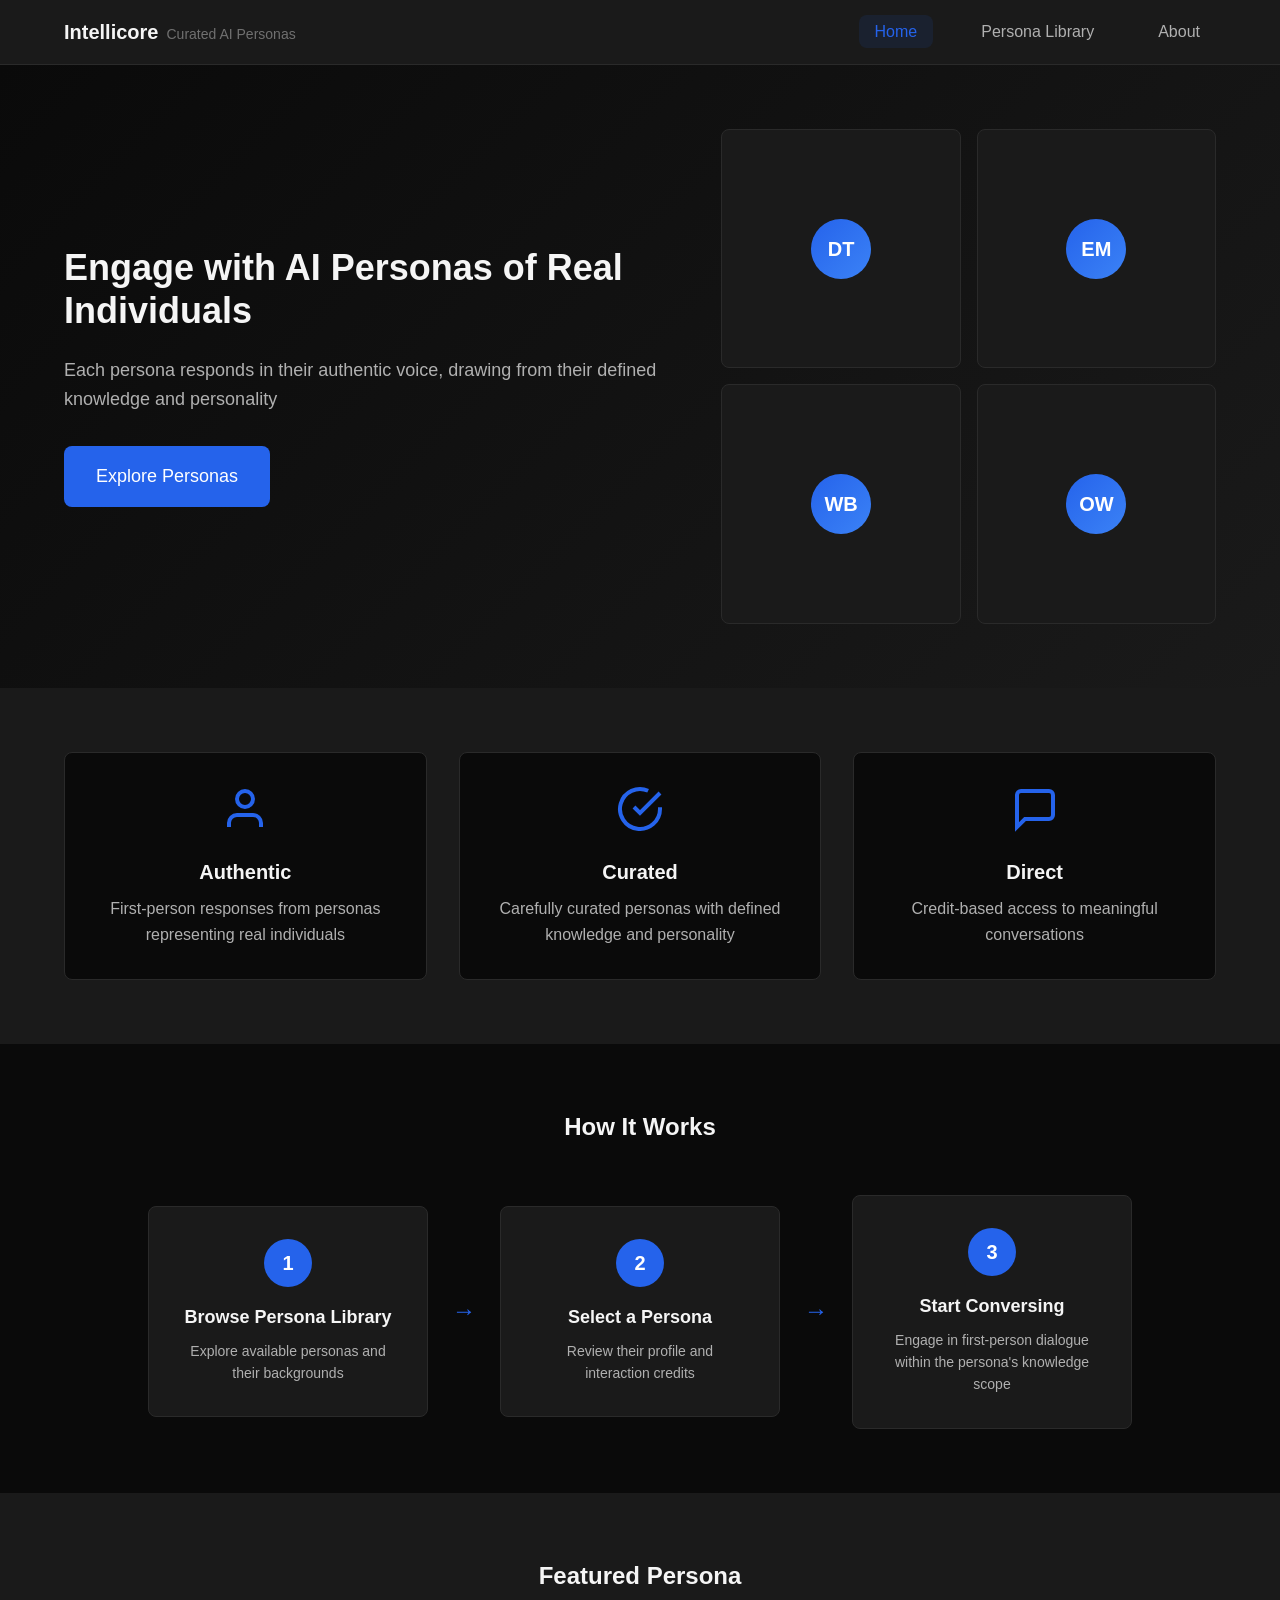
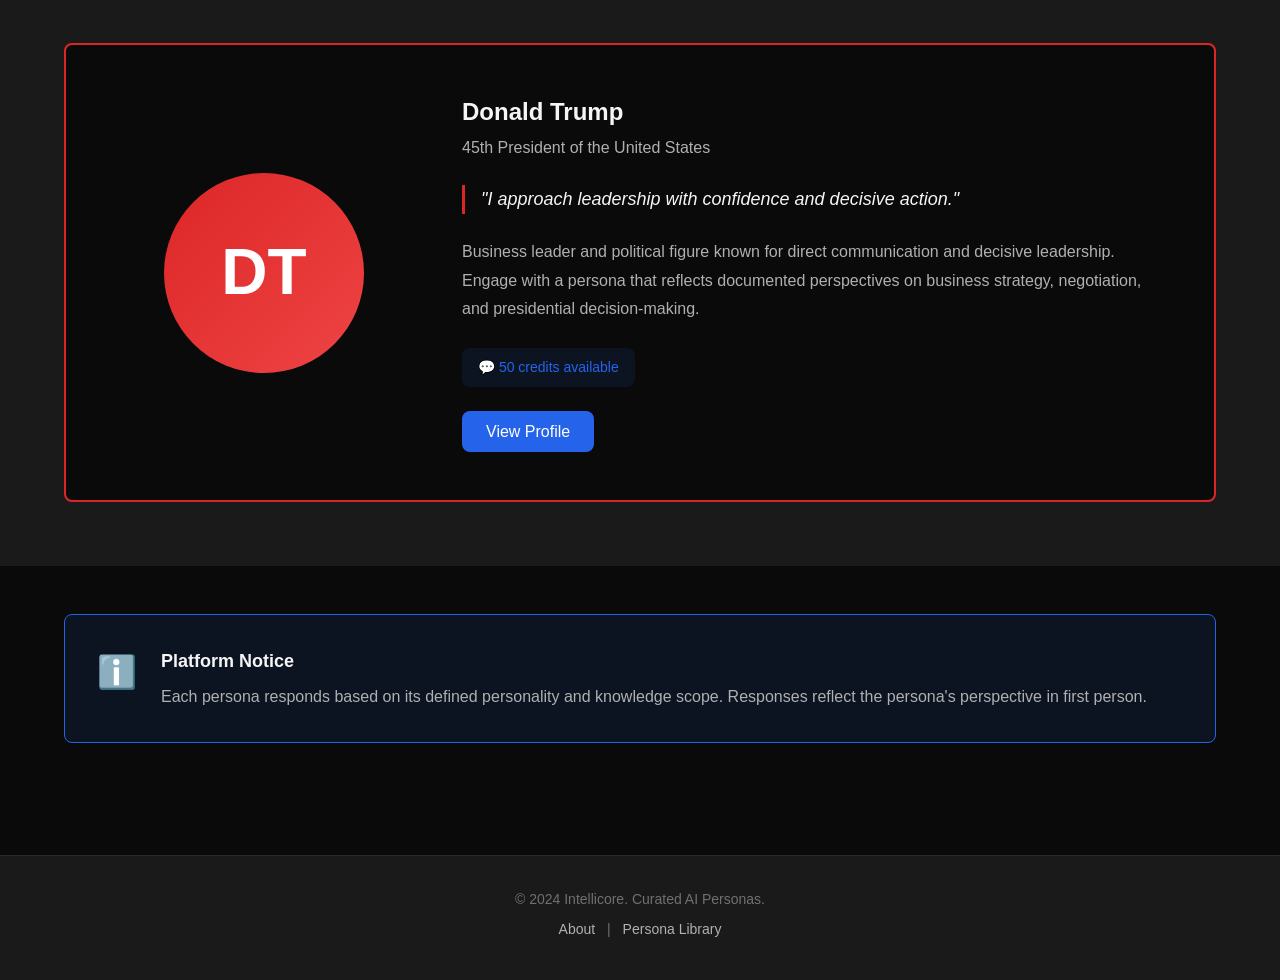
==== index.html @ 1ed6e06e "Initial commit" ====
<!DOCTYPE html>
<html lang="en">
<head>
    <meta charset="UTF-8">
    <meta name="viewport" content="width=device-width, initial-scale=1.0">
    <title>Intellicore - Curated AI Personas</title>
    <link rel="stylesheet" href="styles.css">
</head>
<body>
    <!-- Navigation -->
    <nav class="navbar">
        <div class="nav-container">
            <div class="nav-brand">
                <h1 class="logo">Intellicore</h1>
                <span class="tagline">Curated AI Personas</span>
            </div>
            <ul class="nav-links">
                <li><a href="index.html" class="active">Home</a></li>
                <li><a href="library.html">Persona Library</a></li>
                <li><a href="about.html">About</a></li>
            </ul>
        </div>
    </nav>

    <!-- Hero Section -->
    <section class="hero">
        <div class="container">
            <div class="hero-content">
                <h1 class="hero-title">Engage with AI Personas of Real Individuals</h1>
                <p class="hero-subtitle">Each persona responds in their authentic voice, drawing from their defined knowledge and personality</p>
                <a href="library.html" class="btn btn-primary btn-large">Explore Personas</a>
            </div>
            <div class="hero-visual">
                <div class="persona-grid-preview">
                    <div class="persona-preview-card">
                        <div class="preview-avatar">DT</div>
                    </div>
                    <div class="persona-preview-card">
                        <div class="preview-avatar">EM</div>
                    </div>
                    <div class="persona-preview-card">
                        <div class="preview-avatar">WB</div>
                    </div>
                    <div class="persona-preview-card">
                        <div class="preview-avatar">OW</div>
                    </div>
                </div>
            </div>
        </div>
    </section>

    <!-- Value Proposition -->
    <section class="value-section">
        <div class="container">
            <div class="value-grid">
                <div class="value-card">
                    <div class="value-icon">
                        <svg width="48" height="48" viewBox="0 0 24 24" fill="none" stroke="currentColor" stroke-width="2">
                            <path d="M20 21v-2a4 4 0 0 0-4-4H8a4 4 0 0 0-4 4v2"></path>
                            <circle cx="12" cy="7" r="4"></circle>
                        </svg>
                    </div>
                    <h3>Authentic</h3>
                    <p>First-person responses from personas representing real individuals</p>
                </div>
                <div class="value-card">
                    <div class="value-icon">
                        <svg width="48" height="48" viewBox="0 0 24 24" fill="none" stroke="currentColor" stroke-width="2">
                            <path d="M22 11.08V12a10 10 0 1 1-5.93-9.14"></path>
                            <polyline points="22 4 12 14.01 9 11.01"></polyline>
                        </svg>
                    </div>
                    <h3>Curated</h3>
                    <p>Carefully curated personas with defined knowledge and personality</p>
                </div>
                <div class="value-card">
                    <div class="value-icon">
                        <svg width="48" height="48" viewBox="0 0 24 24" fill="none" stroke="currentColor" stroke-width="2">
                            <path d="M21 15a2 2 0 0 1-2 2H7l-4 4V5a2 2 0 0 1 2-2h14a2 2 0 0 1 2 2z"></path>
                        </svg>
                    </div>
                    <h3>Direct</h3>
                    <p>Credit-based access to meaningful conversations</p>
                </div>
            </div>
        </div>
    </section>

    <!-- How It Works -->
    <section class="how-it-works">
        <div class="container">
            <h2 class="section-title">How It Works</h2>
            <div class="steps-container">
                <div class="step-item">
                    <div class="step-number">1</div>
                    <h3>Browse Persona Library</h3>
                    <p>Explore available personas and their backgrounds</p>
                </div>
                <div class="step-arrow">→</div>
                <div class="step-item">
                    <div class="step-number">2</div>
                    <h3>Select a Persona</h3>
                    <p>Review their profile and interaction credits</p>
                </div>
                <div class="step-arrow">→</div>
                <div class="step-item">
                    <div class="step-number">3</div>
                    <h3>Start Conversing</h3>
                    <p>Engage in first-person dialogue within the persona's knowledge scope</p>
                </div>
            </div>
        </div>
    </section>

    <!-- Featured Persona -->
    <section class="featured-section">
        <div class="container">
            <h2 class="section-title">Featured Persona</h2>
            <div class="featured-persona">
                <div class="featured-image">
                    <div class="featured-avatar trump-avatar">DT</div>
                </div>
                <div class="featured-content">
                    <h2>Donald Trump</h2>
                    <p class="featured-title">45th President of the United States</p>
                    <blockquote class="featured-quote">
                        "I approach leadership with confidence and decisive action."
                    </blockquote>
                    <p class="featured-description">
                        Business leader and political figure known for direct communication and decisive leadership. 
                        Engage with a persona that reflects documented perspectives on business strategy, negotiation, 
                        and presidential decision-making.
                    </p>
                    <div class="featured-meta">
                        <span class="credit-badge">💬 50 credits available</span>
                    </div>
                    <a href="persona-trump.html" class="btn btn-primary">View Profile</a>
                </div>
            </div>
        </div>
    </section>

    <!-- Platform Notice -->
    <section class="notice-section">
        <div class="container">
            <div class="platform-notice">
                <div class="notice-icon">ℹ️</div>
                <div class="notice-content">
                    <h3>Platform Notice</h3>
                    <p>Each persona responds based on its defined personality and knowledge scope. Responses reflect the persona's perspective in first person.</p>
                </div>
            </div>
        </div>
    </section>

    <!-- Footer -->
    <footer class="footer">
        <div class="container">
            <p>&copy; 2024 Intellicore. Curated AI Personas.</p>
            <p class="footer-links">
                <a href="about.html">About</a> | 
                <a href="library.html">Persona Library</a>
            </p>
        </div>
    </footer>

    <script src="script.js"></script>
</body>
</html>
---- styles.css ----
/* ===================================
   INTELLICORE - Main Stylesheet
   Curated AI Personas Platform
   =================================== */

/* CSS Variables */
:root {
    /* Colors */
    --color-bg-primary: #0a0a0a;
    --color-bg-secondary: #1a1a1a;
    --color-bg-tertiary: #2a2a2a;
    --color-text-primary: #f5f5f5;
    --color-text-secondary: #b0b0b0;
    --color-text-muted: #707070;
    --color-accent-primary: #2563eb;
    --color-accent-trump: #dc2626;
    --color-success: #10b981;
    --color-warning: #f59e0b;
    --color-locked: #6b7280;
    
    /* Spacing */
    --spacing-xs: 0.25rem;
    --spacing-sm: 0.5rem;
    --spacing-md: 1rem;
    --spacing-lg: 1.5rem;
    --spacing-xl: 2rem;
    --spacing-2xl: 3rem;
    --spacing-3xl: 4rem;
    
    /* Typography */
    --font-family: 'Inter', -apple-system, BlinkMacSystemFont, 'Segoe UI', sans-serif;
    --font-size-xs: 0.75rem;
    --font-size-sm: 0.875rem;
    --font-size-base: 1rem;
    --font-size-lg: 1.125rem;
    --font-size-xl: 1.25rem;
    --font-size-2xl: 1.5rem;
    --font-size-3xl: 2.25rem;
    
    /* Layout */
    --container-max-width: 1200px;
    --container-narrow-width: 800px;
    --border-radius: 8px;
    --transition-speed: 0.2s;
}

/* ===================================
   RESET & BASE STYLES
   =================================== */

* {
    margin: 0;
    padding: 0;
    box-sizing: border-box;
}

body {
    font-family: var(--font-family);
    background-color: var(--color-bg-primary);
    color: var(--color-text-primary);
    line-height: 1.6;
    font-size: var(--font-size-base);
}

a {
    color: var(--color-accent-primary);
    text-decoration: none;
    transition: color var(--transition-speed) ease;
}

a:hover {
    color: #3b82f6;
}

button {
    font-family: inherit;
    cursor: pointer;
    border: none;
}

input, textarea {
    font-family: inherit;
    font-size: inherit;
}

img {
    max-width: 100%;
    height: auto;
}

/* ===================================
   UTILITY CLASSES
   =================================== */

.container {
    max-width: var(--container-max-width);
    margin: 0 auto;
    padding: 0 var(--spacing-lg);
}

.container-narrow {
    max-width: var(--container-narrow-width);
    margin: 0 auto;
    padding: 0 var(--spacing-lg);
}

/* ===================================
   NAVIGATION
   =================================== */

.navbar {
    background-color: var(--color-bg-secondary);
    padding: var(--spacing-md) 0;
    border-bottom: 1px solid var(--color-bg-tertiary);
    position: sticky;
    top: 0;
    z-index: 100;
}

.nav-container {
    max-width: var(--container-max-width);
    margin: 0 auto;
    padding: 0 var(--spacing-lg);
    display: flex;
    justify-content: space-between;
    align-items: center;
}

.nav-brand {
    display: flex;
    align-items: baseline;
    gap: var(--spacing-sm);
}

.logo {
    font-size: var(--font-size-xl);
    font-weight: 700;
    color: var(--color-text-primary);
    margin: 0;
}

.tagline {
    font-size: var(--font-size-sm);
    color: var(--color-text-muted);
    font-weight: 400;
}

.nav-links {
    display: flex;
    list-style: none;
    gap: var(--spacing-xl);
    margin: 0;
}

.nav-links a {
    color: var(--color-text-secondary);
    font-size: var(--font-size-base);
    padding: var(--spacing-sm) var(--spacing-md);
    border-radius: var(--border-radius);
    transition: all var(--transition-speed) ease;
}

.nav-links a:hover {
    color: var(--color-text-primary);
    background-color: var(--color-bg-tertiary);
}

.nav-links a.active {
    color: var(--color-accent-primary);
    background-color: rgba(37, 99, 235, 0.1);
}

/* ===================================
   BUTTONS
   =================================== */

.btn {
    display: inline-block;
    padding: var(--spacing-sm) var(--spacing-lg);
    border-radius: var(--border-radius);
    font-size: var(--font-size-base);
    font-weight: 500;
    text-align: center;
    transition: all var(--transition-speed) ease;
    border: none;
    cursor: pointer;
}

.btn-primary {
    background-color: var(--color-accent-primary);
    color: #ffffff;
}

.btn-primary:hover {
    background-color: #3b82f6;
    transform: translateY(-1px);
}

.btn-secondary {
    background-color: var(--color-bg-tertiary);
    color: var(--color-text-primary);
    border: 1px solid var(--color-bg-tertiary);
}

.btn-secondary:hover {
    border-color: var(--color-accent-primary);
    background-color: var(--color-bg-secondary);
}

.btn-secondary:disabled {
    opacity: 0.5;
    cursor: not-allowed;
    border-color: var(--color-locked);
}

.btn-large {
    padding: var(--spacing-md) var(--spacing-xl);
    font-size: var(--font-size-lg);
}

/* ===================================
   HERO SECTION
   =================================== */

.hero {
    padding: var(--spacing-3xl) 0;
    background: linear-gradient(135deg, var(--color-bg-primary) 0%, var(--color-bg-secondary) 100%);
}

.hero .container {
    display: grid;
    grid-template-columns: 1.2fr 1fr;
    gap: var(--spacing-3xl);
    align-items: center;
}

.hero-content {
    max-width: 650px;
}

.hero-title {
    font-size: var(--font-size-3xl);
    font-weight: 700;
    line-height: 1.2;
    margin-bottom: var(--spacing-lg);
    color: var(--color-text-primary);
}

.hero-subtitle {
    font-size: var(--font-size-lg);
    color: var(--color-text-secondary);
    margin-bottom: var(--spacing-xl);
    line-height: 1.6;
}

.persona-grid-preview {
    display: grid;
    grid-template-columns: repeat(2, 1fr);
    gap: var(--spacing-md);
}

.persona-preview-card {
    background-color: var(--color-bg-secondary);
    border: 1px solid var(--color-bg-tertiary);
    border-radius: var(--border-radius);
    padding: var(--spacing-lg);
    display: flex;
    align-items: center;
    justify-content: center;
    aspect-ratio: 1;
    transition: transform var(--transition-speed) ease;
}

.persona-preview-card:hover {
    transform: translateY(-4px);
    border-color: var(--color-accent-primary);
}

.preview-avatar {
    width: 60px;
    height: 60px;
    border-radius: 50%;
    background: linear-gradient(135deg, var(--color-accent-primary), #3b82f6);
    display: flex;
    align-items: center;
    justify-content: center;
    font-size: var(--font-size-xl);
    font-weight: 700;
    color: white;
}

/* ===================================
   VALUE SECTION
   =================================== */

.value-section {
    padding: var(--spacing-3xl) 0;
    background-color: var(--color-bg-secondary);
}

.value-grid {
    display: grid;
    grid-template-columns: repeat(auto-fit, minmax(280px, 1fr));
    gap: var(--spacing-xl);
}

.value-card {
    background-color: var(--color-bg-primary);
    padding: var(--spacing-xl);
    border-radius: var(--border-radius);
    text-align: center;
    border: 1px solid var(--color-bg-tertiary);
    transition: transform var(--transition-speed) ease;
}

.value-card:hover {
    transform: translateY(-4px);
    border-color: var(--color-accent-primary);
}

.value-icon {
    color: var(--color-accent-primary);
    margin-bottom: var(--spacing-md);
}

.value-card h3 {
    font-size: var(--font-size-xl);
    margin-bottom: var(--spacing-sm);
    color: var(--color-text-primary);
}

.value-card p {
    color: var(--color-text-secondary);
    line-height: 1.6;
}

/* ===================================
   HOW IT WORKS
   =================================== */

.how-it-works {
    padding: var(--spacing-3xl) 0;
}

.section-title {
    font-size: var(--font-size-2xl);
    text-align: center;
    margin-bottom: var(--spacing-2xl);
    color: var(--color-text-primary);
    font-weight: 600;
}

.steps-container {
    display: flex;
    justify-content: center;
    align-items: center;
    gap: var(--spacing-lg);
    flex-wrap: wrap;
}

.step-item {
    background-color: var(--color-bg-secondary);
    padding: var(--spacing-xl);
    border-radius: var(--border-radius);
    text-align: center;
    max-width: 280px;
    border: 1px solid var(--color-bg-tertiary);
}

.step-number {
    width: 48px;
    height: 48px;
    border-radius: 50%;
    background-color: var(--color-accent-primary);
    color: white;
    display: flex;
    align-items: center;
    justify-content: center;
    font-size: var(--font-size-xl);
    font-weight: 700;
    margin: 0 auto var(--spacing-md);
}

.step-item h3 {
    font-size: var(--font-size-lg);
    margin-bottom: var(--spacing-sm);
    color: var(--color-text-primary);
}

.step-item p {
    color: var(--color-text-secondary);
    font-size: var(--font-size-sm);
}

.step-arrow {
    font-size: var(--font-size-2xl);
    color: var(--color-accent-primary);
}

/* ===================================
   FEATURED SECTION
   =================================== */

.featured-section {
    padding: var(--spacing-3xl) 0;
    background-color: var(--color-bg-secondary);
}

.featured-persona {
    display: grid;
    grid-template-columns: 300px 1fr;
    gap: var(--spacing-2xl);
    background-color: var(--color-bg-primary);
    border: 2px solid var(--color-accent-trump);
    border-radius: var(--border-radius);
    padding: var(--spacing-2xl);
    align-items: center;
}

.featured-image {
    display: flex;
    justify-content: center;
}

.featured-avatar {
    width: 200px;
    height: 200px;
    border-radius: 50%;
    display: flex;
    align-items: center;
    justify-content: center;
    font-size: 4rem;
    font-weight: 700;
    color: white;
}

.trump-avatar {
    background: linear-gradient(135deg, var(--color-accent-trump), #ef4444);
}

.featured-content h2 {
    font-size: var(--font-size-2xl);
    margin-bottom: var(--spacing-xs);
    color: var(--color-text-primary);
}

.featured-title {
    color: var(--color-text-secondary);
    font-size: var(--font-size-base);
    margin-bottom: var(--spacing-lg);
}

.featured-quote {
    font-style: italic;
    color: var(--color-text-primary);
    border-left: 3px solid var(--color-accent-trump);
    padding-left: var(--spacing-md);
    margin: var(--spacing-lg) 0;
    font-size: var(--font-size-lg);
}

.featured-description {
    color: var(--color-text-secondary);
    line-height: 1.8;
    margin-bottom: var(--spacing-lg);
}

.featured-meta {
    margin-bottom: var(--spacing-lg);
}

.credit-badge {
    background-color: rgba(37, 99, 235, 0.1);
    color: var(--color-accent-primary);
    padding: var(--spacing-sm) var(--spacing-md);
    border-radius: var(--border-radius);
    font-size: var(--font-size-sm);
    font-weight: 500;
    display: inline-block;
}

.credit-badge.large {
    padding: var(--spacing-md) var(--spacing-lg);
    font-size: var(--font-size-base);
}

/* ===================================
   NOTICE SECTION
   =================================== */

.notice-section {
    padding: var(--spacing-2xl) 0;
}

.platform-notice {
    display: flex;
    gap: var(--spacing-lg);
    padding: var(--spacing-xl);
    background-color: rgba(37, 99, 235, 0.1);
    border: 1px solid var(--color-accent-primary);
    border-radius: var(--border-radius);
}

.notice-icon {
    font-size: 2rem;
    flex-shrink: 0;
}

.notice-content h3 {
    font-size: var(--font-size-lg);
    margin-bottom: var(--spacing-sm);
    color: var(--color-text-primary);
}

.notice-content p {
    color: var(--color-text-secondary);
    line-height: 1.6;
}

/* ===================================
   FOOTER
   =================================== */

.footer {
    background-color: var(--color-bg-secondary);
    padding: var(--spacing-xl) 0;
    text-align: center;
    border-top: 1px solid var(--color-bg-tertiary);
    margin-top: var(--spacing-3xl);
}

.footer p {
    color: var(--color-text-muted);
    font-size: var(--font-size-sm);
    margin-bottom: var(--spacing-sm);
}

.footer-links a {
    color: var(--color-text-secondary);
    margin: 0 var(--spacing-sm);
}

.footer-links a:hover {
    color: var(--color-accent-primary);
}

/* ===================================
   PAGE HEADER
   =================================== */

.page-header {
    padding: var(--spacing-2xl) 0;
    text-align: center;
    background-color: var(--color-bg-secondary);
    border-bottom: 1px solid var(--color-bg-tertiary);
}

.page-title {
    font-size: var(--font-size-3xl);
    margin-bottom: var(--spacing-sm);
    color: var(--color-text-primary);
    font-weight: 700;
}

.page-subtitle {
    font-size: var(--font-size-lg);
    color: var(--color-text-secondary);
}

/* ===================================
   LIBRARY PAGE
   =================================== */

.library-featured {
    padding: var(--spacing-2xl) 0;
}

.featured-label {
    font-size: var(--font-size-sm);
    font-weight: 700;
    color: var(--color-accent-trump);
    letter-spacing: 0.05em;
    margin-bottom: var(--spacing-md);
    text-align: center;
}

.persona-card-large {
    display: grid;
    grid-template-columns: 250px 1fr;
    gap: var(--spacing-2xl);
    background-color: var(--color-bg-secondary);
    border-radius: var(--border-radius);
    padding: var(--spacing-2xl);
    border: 1px solid var(--color-bg-tertiary);
}

.featured-card {
    border: 2px solid var(--color-accent-trump);
}

.persona-card-image {
    display: flex;
    justify-content: center;
    align-items: center;
}

.persona-avatar {
    border-radius: 50%;
    display: flex;
    align-items: center;
    justify-content: center;
    font-weight: 700;
    color: white;
}

.persona-avatar.large {
    width: 180px;
    height: 180px;
    font-size: 3rem;
}

.persona-card-name {
    font-size: var(--font-size-2xl);
    margin-bottom: var(--spacing-xs);
    color: var(--color-text-primary);
}

.persona-card-title {
    color: var(--color-text-secondary);
    margin-bottom: var(--spacing-md);
}

.persona-card-description {
    color: var(--color-text-secondary);
    line-height: 1.8;
    margin-bottom: var(--spacing-lg);
}

.persona-card-meta {
    margin-bottom: var(--spacing-lg);
}

/* ===================================
   PERSONAS GRID
   =================================== */

.personas-grid-section {
    padding: var(--spacing-2xl) 0 var(--spacing-3xl);
}

.personas-grid {
    display: grid;
    grid-template-columns: repeat(auto-fill, minmax(300px, 1fr));
    gap: var(--spacing-lg);
}

.persona-card {
    background-color: var(--color-bg-secondary);
    border: 1px solid var(--color-bg-tertiary);
    border-radius: var(--border-radius);
    padding: var(--spacing-xl);
    text-align: center;
    transition: all var(--transition-speed) ease;
}

.persona-card:hover:not(.locked) {
    transform: translateY(-4px);
    border-color: var(--color-accent-primary);
}

.persona-card.locked {
    opacity: 0.6;
}

.persona-card .persona-avatar {
    width: 100px;
    height: 100px;
    margin: 0 auto var(--spacing-md);
    font-size: var(--font-size-2xl);
    background: linear-gradient(135deg, var(--color-accent-primary), #3b82f6);
}

.buffett-avatar {
    background: linear-gradient(135deg, #059669, #10b981) !important;
}

.oprah-avatar {
    background: linear-gradient(135deg, #7c3aed, #a78bfa) !important;
}

.jobs-avatar {
    background: linear-gradient(135deg, #6b7280, #9ca3af) !important;
}

.mandela-avatar {
    background: linear-gradient(135deg, #ea580c, #f97316) !important;
}

.rbg-avatar {
    background: linear-gradient(135deg, #be123c, #e11d48) !important;
}

.persona-name {
    font-size: var(--font-size-xl);
    margin-bottom: var(--spacing-xs);
    color: var(--color-text-primary);
}

.persona-role {
    color: var(--color-text-secondary);
    font-size: var(--font-size-sm);
    margin-bottom: var(--spacing-md);
    font-weight: 500;
}

.persona-description {
    color: var(--color-text-secondary);
    font-size: var(--font-size-sm);
    line-height: 1.6;
    margin-bottom: var(--spacing-lg);
}

.persona-credits {
    margin-bottom: var(--spacing-md);
}

.credit-indicator {
    font-size: var(--font-size-sm);
    padding: var(--spacing-xs) var(--spacing-sm);
    border-radius: var(--border-radius);
    display: inline-block;
}

.credit-indicator.available {
    background-color: rgba(37, 99, 235, 0.1);
    color: var(--color-accent-primary);
}

.credit-indicator.exhausted {
    background-color: rgba(107, 114, 128, 0.1);
    color: var(--color-locked);
}

.lock-badge {
    display: block;
    margin-top: var(--spacing-xs);
    font-size: var(--font-size-xs);
    color: var(--color-locked);
}

/* ===================================
   PERSONA PROFILE PAGE
   =================================== */

.back-nav {
    padding: var(--spacing-md) 0;
    background-color: var(--color-bg-secondary);
    border-bottom: 1px solid var(--color-bg-tertiary);
}

.back-link {
    color: var(--color-text-secondary);
    font-size: var(--font-size-sm);
    transition: color var(--transition-speed) ease;
}

.back-link:hover {
    color: var(--color-text-primary);
}

.persona-header {
    padding: var(--spacing-3xl) 0;
    background-color: var(--color-bg-secondary);
    border-bottom: 1px solid var(--color-bg-tertiary);
}

.trump-header {
    border-bottom: 2px solid var(--color-accent-trump);
}

.persona-header-content {
    display: grid;
    grid-template-columns: auto 1fr;
    gap: var(--spacing-2xl);
    align-items: center;
}

.persona-avatar.xlarge {
    width: 200px;
    height: 200px;
    font-size: 4rem;
}

.persona-header-name {
    font-size: var(--font-size-3xl);
    margin-bottom: var(--spacing-xs);
    color: var(--color-text-primary);
}

.persona-header-title {
    color: var(--color-text-secondary);
    font-size: var(--font-size-lg);
    margin-bottom: var(--spacing-lg);
}

.persona-header-meta {
    margin-bottom: var(--spacing-lg);
}

.persona-content {
    padding: var(--spacing-3xl) 0;
}

.content-section {
    margin-bottom: var(--spacing-2xl);
}

.content-section h2 {
    font-size: var(--font-size-2xl);
    margin-bottom: var(--spacing-md);
    color: var(--color-text-primary);
}

.content-section p {
    color: var(--color-text-secondary);
    line-height: 1.8;
    margin-bottom: var(--spacing-md);
}

.knowledge-list {
    list-style-position: inside;
    color: var(--color-text-secondary);
    margin: var(--spacing-md) 0;
}

.knowledge-list li {
    margin-bottom: var(--spacing-xs);
}

.knowledge-note {
    font-style: italic;
    color: var(--color-text-muted);
}

.sample-conversation {
    background-color: var(--color-bg-secondary);
    border-radius: var(--border-radius);
    padding: var(--spacing-xl);
    border: 1px solid var(--color-bg-tertiary);
}

.sample-questions h3,
.sample-response h3 {
    font-size: var(--font-size-lg);
    margin-bottom: var(--spacing-md);
    color: var(--color-text-primary);
}

.sample-questions ul {
    list-style-position: inside;
    color: var(--color-text-secondary);
    margin-bottom: var(--spacing-lg);
}

.sample-questions li {
    margin-bottom: var(--spacing-sm);
}

.sample-response blockquote {
    border-left: 3px solid var(--color-accent-trump);
    padding-left: var(--spacing-md);
    color: var(--color-text-secondary);
    font-style: italic;
    line-height: 1.8;
}

.interaction-notice {
    display: flex;
    gap: var(--spacing-lg);
    background-color: rgba(37, 99, 235, 0.1);
    border: 1px solid var(--color-accent-primary);
    border-radius: var(--border-radius);
    padding: var(--spacing-xl);
}

.notice-text h3 {
    font-size: var(--font-size-lg);
    margin-bottom: var(--spacing-md);
    color: var(--color-text-primary);
}

.notice-text ul {
    list-style-position: inside;
    color: var(--color-text-secondary);
}

.notice-text li {
    margin-bottom: var(--spacing-xs);
}

.cta-section {
    text-align: center;
    padding: var(--spacing-2xl) 0;
}

.cta-section h2 {
    margin-bottom: var(--spacing-lg);
}

/* ===================================
   CHAT INTERFACE
   =================================== */

.chat-body {
    display: flex;
    flex-direction: column;
    height: 100vh;
    overflow: hidden;
}

.chat-header {
    background-color: var(--color-bg-secondary);
    border-bottom: 2px solid var(--color-bg-tertiary);
    padding: var(--spacing-md) var(--spacing-lg);
    display: grid;
    grid-template-columns: 1fr auto 1fr;
    align-items: center;
    gap: var(--spacing-lg);
}

.chat-header-left {
    justify-self: start;
}

.chat-header-center {
    display: flex;
    align-items: center;
    gap: var(--spacing-md);
}

.chat-header-right {
    justify-self: end;
}

.chat-persona-avatar {
    width: 48px;
    height: 48px;
    font-size: var(--font-size-lg);
}

.chat-persona-name {
    font-size: var(--font-size-xl);
    margin: 0;
    color: var(--color-text-primary);
}

.chat-persona-status {
    font-size: var(--font-size-sm);
    color: var(--color-success);
}

.credit-counter {
    display: flex;
    align-items: center;
    gap: var(--spacing-sm);
    background-color: var(--color-bg-tertiary);
    padding: var(--spacing-sm) var(--spacing-md);
    border-radius: var(--border-radius);
}

.credit-icon {
    font-size: var(--font-size-lg);
}

.credit-text {
    color: var(--color-text-secondary);
    font-size: var(--font-size-sm);
    font-weight: 500;
}

#creditCount {
    color: var(--color-accent-primary);
    font-weight: 600;
}

.messages-container {
    flex: 1;
    overflow-y: auto;
    background-color: var(--color-bg-primary);
}

.messages-area {
    max-width: 900px;
    margin: 0 auto;
    padding: var(--spacing-xl);
}

.chat-welcome {
    text-align: center;
    padding: var(--spacing-2xl) 0;
}

.chat-welcome h3 {
    font-size: var(--font-size-xl);
    margin: var(--spacing-md) 0;
    color: var(--color-text-primary);
}

.chat-welcome p {
    color: var(--color-text-secondary);
    margin-bottom: var(--spacing-lg);
}

.suggested-questions {
    display: flex;
    flex-direction: column;
    gap: var(--spacing-sm);
    max-width: 600px;
    margin: 0 auto;
}

.suggestion-btn {
    background-color: var(--color-bg-secondary);
    border: 1px solid var(--color-bg-tertiary);
    color: var(--color-text-secondary);
    padding: var(--spacing-md);
    border-radius: var(--border-radius);
    font-size: var(--font-size-sm);
    transition: all var(--transition-speed) ease;
    text-align: left;
}

.suggestion-btn:hover {
    border-color: var(--color-accent-primary);
    color: var(--color-text-primary);
}

.message {
    margin-bottom: var(--spacing-lg);
    display: flex;
    gap: var(--spacing-md);
}

.user-message {
    flex-direction: row-reverse;
}

.message-avatar {
    flex-shrink: 0;
}

.persona-avatar.small {
    width: 40px;
    height: 40px;
    font-size: var(--font-size-base);
}

.message-wrapper {
    flex: 1;
    max-width: 65%;
}

.user-message .message-content {
    max-width: 65%;
    margin-left: auto;
}

.message-content {
    background-color: var(--color-bg-secondary);
    padding: var(--spacing-md) var(--spacing-lg);
    border-radius: var(--border-radius);
}

.user-message .message-content {
    background-color: var(--color-accent-primary);
    color: white;
    border-bottom-right-radius: 4px;
}

.persona-message .message-content {
    background-color: var(--color-bg-tertiary);
    border-bottom-left-radius: 4px;
}

.message-content p {
    margin: 0;
    line-height: 1.5;
}

.message-meta {
    display: flex;
    gap: var(--spacing-sm);
    font-size: var(--font-size-xs);
    color: var(--color-text-muted);
    margin-top: var(--spacing-xs);
    padding: 0 var(--spacing-sm);
}

.user-message .message-meta {
    justify-content: flex-end;
}

.chat-input-area {
    background-color: var(--color-bg-secondary);
    border-top: 1px solid var(--color-bg-tertiary);
    padding: var(--spacing-md) var(--spacing-lg);
}

.input-container {
    max-width: 900px;
    margin: 0 auto;
    display: flex;
    gap: var(--spacing-sm);
}

.message-input {
    flex: 1;
    background-color: var(--color-bg-tertiary);
    border: 1px solid var(--color-bg-tertiary);
    border-radius: var(--border-radius);
    padding: var(--spacing-md);
    color: var(--color-text-primary);
    font-size: var(--font-size-base);
}

.message-input:focus {
    outline: none;
    border-color: var(--color-accent-primary);
}

.send-button {
    background-color: var(--color-accent-primary);
    color: white;
    padding: var(--spacing-md) var(--spacing-lg);
    border-radius: var(--border-radius);
    transition: background-color var(--transition-speed) ease;
}

.send-button:hover {
    background-color: #3b82f6;
}

.input-info {
    max-width: 900px;
    margin: var(--spacing-sm) auto 0;
    text-align: center;
    font-size: var(--font-size-xs);
    color: var(--color-text-muted);
}

/* ===================================
   MODAL
   =================================== */

.modal {
    position: fixed;
    top: 0;
    left: 0;
    width: 100%;
    height: 100%;
    background-color: rgba(0, 0, 0, 0.8);
    display: flex;
    align-items: center;
    justify-content: center;
    z-index: 1000;
}

.modal-content {
    background-color: var(--color-bg-secondary);
    padding: var(--spacing-2xl);
    border-radius: var(--border-radius);
    max-width: 500px;
    text-align: center;
}

.modal-content h2 {
    font-size: var(--font-size-2xl);
    margin-bottom: var(--spacing-md);
    color: var(--color-text-primary);
}

.modal-content p {
    color: var(--color-text-secondary);
    margin-bottom: var(--spacing-md);
}

.modal-actions {
    display: flex;
    gap: var(--spacing-md);
    justify-content: center;
    margin-top: var(--spacing-lg);
}

/* ===================================
   ABOUT PAGE
   =================================== */

.content-page {
    padding: var(--spacing-2xl) 0 var(--spacing-3xl);
}

.content-section h2 {
    font-size: var(--font-size-2xl);
    margin-bottom: var(--spacing-md);
    color: var(--color-text-primary);
}

.content-section p {
    color: var(--color-text-secondary);
    line-height: 1.8;
    margin-bottom: var(--spacing-md);
}

.content-list {
    list-style-position: inside;
    color: var(--color-text-secondary);
    margin: var(--spacing-md) 0;
    line-height: 1.8;
}

.content-list li {
    margin-bottom: var(--spacing-xs);
}

.platform-features {
    background-color: var(--color-bg-secondary);
    padding: var(--spacing-lg);
    border-radius: var(--border-radius);
    margin-top: var(--spacing-md);
}

.feature-check {
    color: var(--color-text-secondary);
    margin-bottom: var(--spacing-sm);
    font-size: var(--font-size-base);
}

.emphasis {
    font-weight: 500;
    color: var(--color-text-primary);
}

.usage-steps {
    margin-top: var(--spacing-lg);
}

.usage-step {
    display: flex;
    gap: var(--spacing-lg);
    margin-bottom: var(--spacing-xl);
}

.usage-step .step-number {
    width: 40px;
    height: 40px;
    flex-shrink: 0;
}

.step-content h3 {
    font-size: var(--font-size-lg);
    margin-bottom: var(--spacing-sm);
    color: var(--color-text-primary);
}

.step-content p {
    margin: 0;
}

.important-notice {
    background-color: rgba(37, 99, 235, 0.1);
    border: 1px solid var(--color-accent-primary);
    border-radius: var(--border-radius);
    padding: var(--spacing-xl);
    margin-top: var(--spacing-lg);
}

.notice-header {
    display: flex;
    align-items: center;
    gap: var(--spacing-md);
    margin-bottom: var(--spacing-md);
}

.notice-header h3 {
    margin: 0;
    color: var(--color-text-primary);
}

.notice-body p {
    margin-bottom: var(--spacing-sm);
}

.faq-item {
    background-color: var(--color-bg-secondary);
    padding: var(--spacing-lg);
    border-radius: var(--border-radius);
    margin-bottom: var(--spacing-md);
}

.faq-item h3 {
    font-size: var(--font-size-lg);
    margin-bottom: var(--spacing-sm);
    color: var(--color-text-primary);
}

.faq-item p {
    margin: 0;
}

/* ===================================
   RESPONSIVE DESIGN
   =================================== */

@media (max-width: 768px) {
    .hero .container {
        grid-template-columns: 1fr;
    }
    
    .hero-visual {
        order: -1;
    }
    
    .persona-grid-preview {
        max-width: 400px;
        margin: 0 auto;
    }
    
    .steps-container {
        flex-direction: column;
        align-items: stretch;
    }
    
    .step-arrow {
        transform: rotate(90deg);
        text-align: center;
    }
    
    .featured-persona {
        grid-template-columns: 1fr;
        text-align: center;
    }
    
    .persona-card-large {
        grid-template-columns: 1fr;
        text-align: center;
    }
    
    .personas-grid {
        grid-template-columns: 1fr;
    }
    
    .persona-header-content {
        grid-template-columns: 1fr;
        text-align: center;
    }
    
    .chat-header {
        grid-template-columns: 1fr;
        gap: var(--spacing-sm);
    }
    
    .chat-header-left,
    .chat-header-right {
        justify-self: center;
    }
    
    .message-wrapper,
    .user-message .message-content {
        max-width: 85%;
    }
}

/* ===================================
   ACCESSIBILITY
   =================================== */

:focus-visible {
    outline: 2px solid var(--color-accent-primary);
    outline-offset: 2px;
}

.visually-hidden {
    position: absolute;
    width: 1px;
    height: 1px;
    margin: -1px;
    padding: 0;
    overflow: hidden;
    clip: rect(0, 0, 0, 0);
    white-space: nowrap;
    border: 0;
}
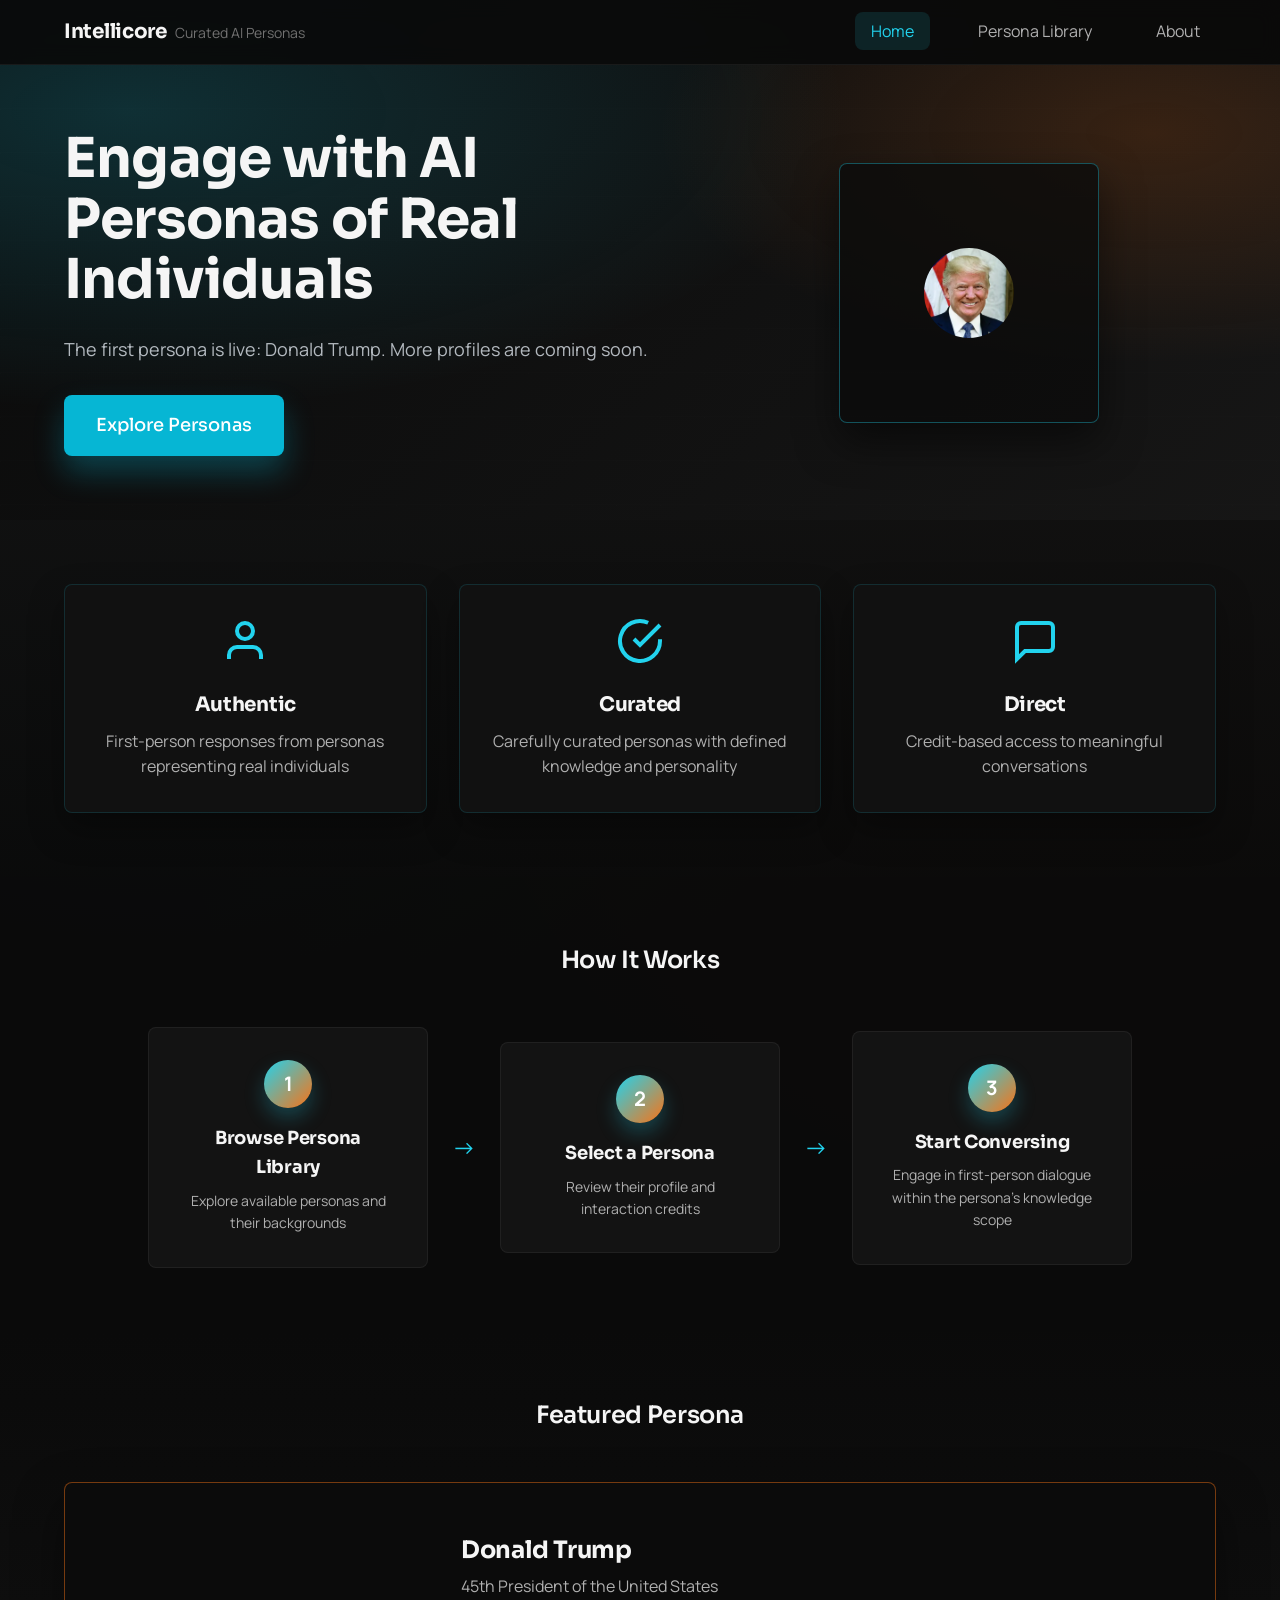
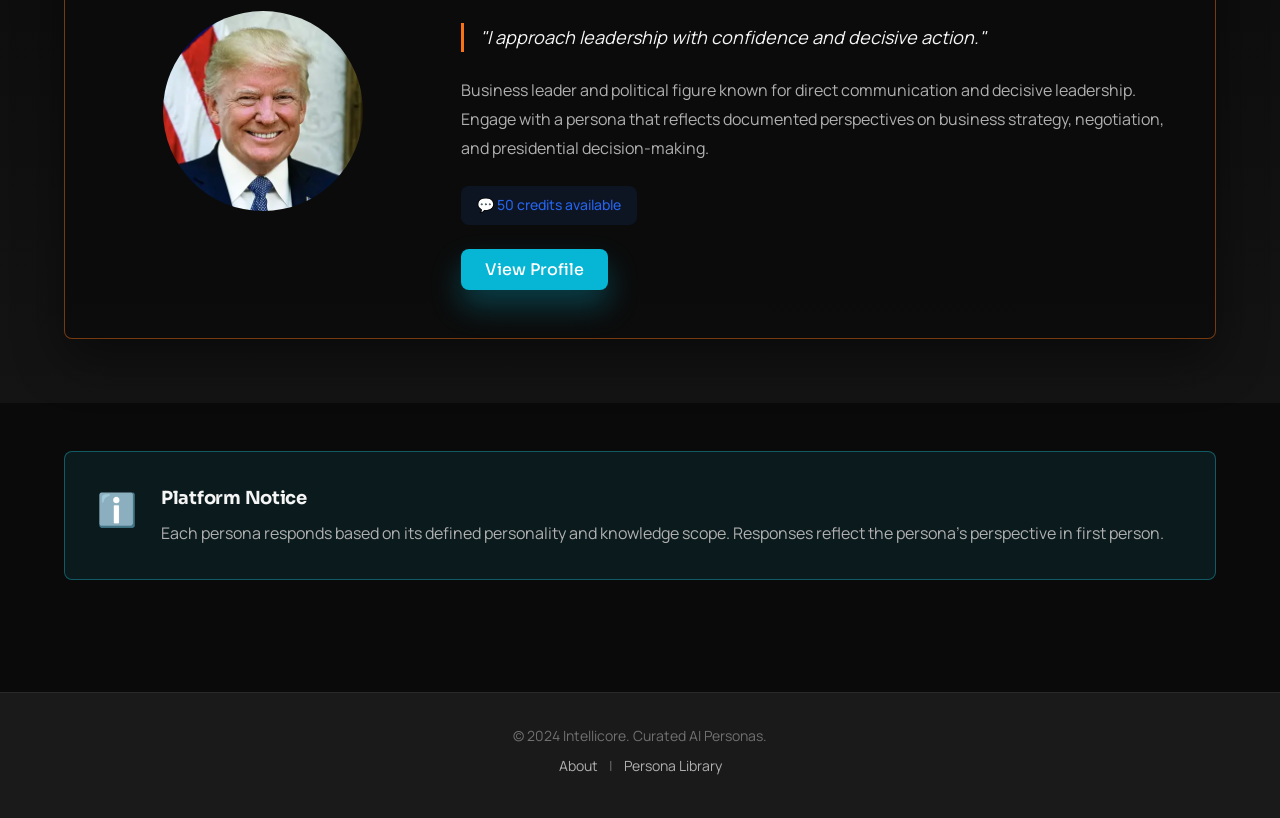
==== commit 073a5c74: "persona changes" ====
--- a/index.html
+++ b/index.html
@@ -4,14 +4,19 @@
     <meta charset="UTF-8">
     <meta name="viewport" content="width=device-width, initial-scale=1.0">
     <title>Intellicore - Curated AI Personas</title>
+    <link rel="preconnect" href="https://fonts.googleapis.com">
+    <link rel="preconnect" href="https://fonts.gstatic.com" crossorigin>
+    <link href="https://fonts.googleapis.com/css2?family=Manrope:wght@400;500;600&family=Sora:wght@500;700&display=swap" rel="stylesheet">
     <link rel="stylesheet" href="styles.css">
 </head>
-<body>
+<body class="home-page">
     <!-- Navigation -->
     <nav class="navbar">
         <div class="nav-container">
             <div class="nav-brand">
-                <h1 class="logo">Intellicore</h1>
+                <a href="index.html" class="logo-link">
+                    <h1 class="logo">Intellicore</h1>
+                </a>
                 <span class="tagline">Curated AI Personas</span>
             </div>
             <ul class="nav-links">
@@ -27,22 +32,13 @@
         <div class="container">
             <div class="hero-content">
                 <h1 class="hero-title">Engage with AI Personas of Real Individuals</h1>
-                <p class="hero-subtitle">Each persona responds in their authentic voice, drawing from their defined knowledge and personality</p>
+                <p class="hero-subtitle">The first persona is live: Donald Trump. More profiles are coming soon.</p>
                 <a href="library.html" class="btn btn-primary btn-large">Explore Personas</a>
             </div>
             <div class="hero-visual">
-                <div class="persona-grid-preview">
+                <div class="persona-grid-preview single-preview">
                     <div class="persona-preview-card">
-                        <div class="preview-avatar">DT</div>
-                    </div>
-                    <div class="persona-preview-card">
-                        <div class="preview-avatar">EM</div>
-                    </div>
-                    <div class="persona-preview-card">
-                        <div class="preview-avatar">WB</div>
-                    </div>
-                    <div class="persona-preview-card">
-                        <div class="preview-avatar">OW</div>
+                        <div class="preview-avatar trump-preview">DT</div>
                     </div>
                 </div>
             </div>
--- a/styles.css
+++ b/styles.css
@@ -132,6 +132,13 @@
     gap: var(--spacing-sm);
 }
 
+.logo-link {
+    text-decoration: none;
+    color: inherit;
+    display: inline-flex;
+    align-items: baseline;
+}
+
 .logo {
     font-size: var(--font-size-xl);
     font-weight: 700;
@@ -259,6 +266,23 @@
     gap: var(--spacing-md);
 }
 
+.persona-grid-preview.single-preview {
+    grid-template-columns: 1fr;
+    justify-items: center;
+    align-items: center;
+}
+
+.persona-grid-preview.single-preview .persona-preview-card {
+    width: min(260px, 70vw);
+    padding: var(--spacing-2xl);
+}
+
+.persona-grid-preview.single-preview .preview-avatar {
+    width: 90px;
+    height: 90px;
+    font-size: var(--font-size-2xl);
+}
+
 .persona-preview-card {
     background-color: var(--color-bg-secondary);
     border: 1px solid var(--color-bg-tertiary);
@@ -287,6 +311,24 @@
     font-size: var(--font-size-xl);
     font-weight: 700;
     color: white;
+}
+
+.preview-avatar.trump-preview {
+    background-image: url("OIP.webp"), linear-gradient(135deg, var(--color-accent-trump), #ef4444);
+    background-size: cover, cover;
+    background-position: center, center;
+    background-repeat: no-repeat, no-repeat;
+    color: transparent;
+    font-size: 0;
+    text-indent: -9999px;
+}
+
+.preview-avatar.coming-soon {
+    background: transparent;
+    border: 2px dashed var(--color-bg-tertiary);
+    color: var(--color-text-muted);
+    font-size: var(--font-size-sm);
+    letter-spacing: 0.1em;
 }
 
 /* ===================================
@@ -348,6 +390,16 @@
     margin-bottom: var(--spacing-2xl);
     color: var(--color-text-primary);
     font-weight: 600;
+}
+
+.section-title + .section-subtitle {
+    margin-top: calc(var(--spacing-lg) * -1);
+}
+
+.section-subtitle {
+    text-align: center;
+    color: var(--color-text-secondary);
+    margin-bottom: var(--spacing-2xl);
 }
 
 .steps-container {
@@ -435,7 +487,13 @@
 }
 
 .trump-avatar {
-    background: linear-gradient(135deg, var(--color-accent-trump), #ef4444);
+    background-image: url("OIP.webp"), linear-gradient(135deg, var(--color-accent-trump), #ef4444);
+    background-size: cover, cover;
+    background-position: center, center;
+    background-repeat: no-repeat, no-repeat;
+    color: transparent;
+    font-size: 0;
+    text-indent: -9999px;
 }
 
 .featured-content h2 {
@@ -736,6 +794,11 @@
     color: var(--color-accent-primary);
 }
 
+.credit-indicator.coming-soon {
+    background-color: rgba(245, 158, 11, 0.12);
+    color: var(--color-warning);
+}
+
 .credit-indicator.exhausted {
     background-color: rgba(107, 114, 128, 0.1);
     color: var(--color-locked);
@@ -1192,11 +1255,857 @@
 }
 
 /* ===================================
+   HOME + LIBRARY THEMES
+   =================================== */
+
+.home-page,
+.library-page {
+    --font-family: "Manrope", "Segoe UI", sans-serif;
+    --font-family-display: "Sora", "Trebuchet MS", sans-serif;
+    --color-page-accent: #22d3ee;
+    --color-page-accent-strong: #06b6d4;
+    --color-page-warm: #f97316;
+    --color-page-surface: rgba(18, 18, 18, 0.92);
+}
+
+.home-page h1,
+.home-page h2,
+.home-page h3,
+.library-page h1,
+.library-page h2,
+.library-page h3 {
+    font-family: var(--font-family-display);
+    letter-spacing: -0.015em;
+}
+
+.home-page .btn,
+.library-page .btn {
+    font-family: var(--font-family-display);
+}
+
+.home-page {
+    background-image: radial-gradient(circle at 12% 12%, rgba(34, 211, 238, 0.12), transparent 40%),
+        radial-gradient(circle at 85% 25%, rgba(249, 115, 22, 0.1), transparent 45%);
+}
+
+.library-page {
+    background-image: radial-gradient(circle at 20% 8%, rgba(34, 211, 238, 0.1), transparent 40%),
+        radial-gradient(circle at 80% 25%, rgba(249, 115, 22, 0.12), transparent 45%);
+}
+
+.home-page .navbar,
+.library-page .navbar {
+    background-color: rgba(10, 10, 10, 0.86);
+    border-bottom: 1px solid rgba(255, 255, 255, 0.06);
+    backdrop-filter: blur(10px);
+}
+
+.home-page .nav-links a.active,
+.library-page .nav-links a.active {
+    color: var(--color-page-accent);
+    background-color: rgba(34, 211, 238, 0.12);
+}
+
+/* Home page refinements */
+.home-page .hero {
+    position: relative;
+    overflow: hidden;
+    background: radial-gradient(1200px 500px at 10% 10%, rgba(34, 211, 238, 0.18), transparent 60%),
+        radial-gradient(900px 420px at 90% 15%, rgba(249, 115, 22, 0.16), transparent 55%),
+        linear-gradient(135deg, rgba(10, 10, 10, 0.98) 0%, rgba(22, 22, 22, 0.98) 100%);
+}
+
+.home-page .hero::after {
+    content: "";
+    position: absolute;
+    inset: 0;
+    background-image: linear-gradient(120deg, rgba(255, 255, 255, 0.05) 1px, transparent 1px),
+        linear-gradient(0deg, rgba(255, 255, 255, 0.04) 1px, transparent 1px);
+    background-size: 44px 44px;
+    opacity: 0.18;
+    pointer-events: none;
+}
+
+.home-page .hero-content {
+    position: relative;
+    z-index: 1;
+    animation: reveal-up 0.9s ease both;
+}
+
+.home-page .hero-visual {
+    position: relative;
+    z-index: 1;
+    animation: reveal-up 0.9s ease both;
+    animation-delay: 0.15s;
+}
+
+.home-page .hero-title {
+    font-size: clamp(2.4rem, 2.8vw + 1.2rem, 3.6rem);
+    line-height: 1.1;
+}
+
+.home-page .hero-subtitle {
+    color: rgba(226, 232, 240, 0.78);
+    font-size: var(--font-size-lg);
+}
+
+.home-page .btn-primary {
+    background-color: var(--color-page-accent-strong);
+    box-shadow: 0 16px 30px rgba(6, 182, 212, 0.3);
+}
+
+.home-page .btn-primary:hover {
+    background-color: var(--color-page-accent);
+}
+
+.home-page .persona-preview-card {
+    background-color: rgba(12, 12, 12, 0.8);
+    border: 1px solid rgba(34, 211, 238, 0.35);
+    box-shadow: 0 18px 40px rgba(0, 0, 0, 0.5);
+}
+
+.home-page .value-section {
+    background: linear-gradient(180deg, rgba(16, 16, 16, 0.96), rgba(10, 10, 10, 0.92));
+}
+
+.home-page .value-card {
+    background-color: rgba(18, 18, 18, 0.9);
+    border: 1px solid rgba(34, 211, 238, 0.14);
+    box-shadow: 0 16px 34px rgba(0, 0, 0, 0.35);
+    animation: reveal-up 0.9s ease both;
+}
+
+.home-page .value-card:nth-child(1) {
+    animation-delay: 0.05s;
+}
+
+.home-page .value-card:nth-child(2) {
+    animation-delay: 0.15s;
+}
+
+.home-page .value-card:nth-child(3) {
+    animation-delay: 0.25s;
+}
+
+.home-page .value-icon {
+    color: var(--color-page-accent);
+}
+
+.home-page .how-it-works {
+    background-color: rgba(10, 10, 10, 0.92);
+}
+
+.home-page .step-item {
+    background-color: rgba(20, 20, 20, 0.9);
+    border: 1px solid rgba(255, 255, 255, 0.06);
+}
+
+.home-page .step-number {
+    background: linear-gradient(135deg, var(--color-page-accent), var(--color-page-warm));
+    box-shadow: 0 10px 20px rgba(34, 211, 238, 0.25);
+}
+
+.home-page .step-arrow {
+    color: var(--color-page-accent);
+}
+
+.home-page .featured-section {
+    background: linear-gradient(180deg, rgba(10, 10, 10, 0.95), rgba(20, 20, 20, 0.98));
+}
+
+.home-page .featured-persona {
+    background-color: rgba(12, 12, 12, 0.95);
+    border: 1px solid rgba(249, 115, 22, 0.45);
+    box-shadow: 0 20px 50px rgba(0, 0, 0, 0.45);
+    animation: reveal-up 0.9s ease both;
+    animation-delay: 0.1s;
+}
+
+.home-page .featured-quote {
+    border-left-color: var(--color-page-warm);
+}
+
+.home-page .platform-notice {
+    background-color: rgba(34, 211, 238, 0.08);
+    border: 1px solid rgba(34, 211, 238, 0.35);
+}
+
+/* Library page refinements */
+.library-page .page-header {
+    position: relative;
+    overflow: hidden;
+    background: radial-gradient(1000px 400px at 8% 20%, rgba(34, 211, 238, 0.16), transparent 60%),
+        radial-gradient(800px 420px at 90% 10%, rgba(249, 115, 22, 0.18), transparent 55%),
+        linear-gradient(135deg, rgba(10, 10, 10, 0.98) 0%, rgba(24, 24, 24, 0.98) 100%);
+}
+
+.library-page .page-header::after {
+    content: "";
+    position: absolute;
+    inset: 0;
+    background-image: linear-gradient(140deg, rgba(255, 255, 255, 0.04) 1px, transparent 1px);
+    background-size: 46px 46px;
+    opacity: 0.18;
+    pointer-events: none;
+}
+
+.library-page .page-title {
+    font-size: clamp(2.2rem, 2.6vw + 1rem, 3.2rem);
+}
+
+.library-page .page-subtitle {
+    max-width: 560px;
+    margin: 0 auto;
+}
+
+.library-page .library-featured {
+    background: linear-gradient(180deg, rgba(10, 10, 10, 0.95), rgba(18, 18, 18, 0.9));
+}
+
+.library-page .featured-label {
+    color: var(--color-page-warm);
+}
+
+.library-page .persona-card-large {
+    background-color: rgba(18, 18, 18, 0.95);
+    border: 1px solid rgba(34, 211, 238, 0.2);
+    box-shadow: 0 20px 50px rgba(0, 0, 0, 0.45);
+    animation: reveal-up 0.9s ease both;
+    animation-delay: 0.08s;
+}
+
+.library-page .featured-card {
+    border: 1px solid rgba(249, 115, 22, 0.55);
+}
+
+.library-page .personas-grid-section {
+    background: radial-gradient(circle at 12% 10%, rgba(34, 211, 238, 0.08), transparent 40%),
+        radial-gradient(circle at 90% 35%, rgba(249, 115, 22, 0.08), transparent 45%);
+}
+
+.library-page .persona-card {
+    background-color: rgba(18, 18, 18, 0.92);
+    border: 1px solid rgba(255, 255, 255, 0.08);
+    box-shadow: 0 16px 34px rgba(0, 0, 0, 0.35);
+    animation: reveal-up 0.9s ease both;
+}
+
+.library-page .persona-card.locked {
+    opacity: 0.85;
+}
+
+.library-page .persona-card.coming-soon {
+    border-color: rgba(249, 115, 22, 0.25);
+    overflow: hidden;
+}
+
+.library-page .persona-card.coming-soon::after {
+    content: "";
+    position: absolute;
+    inset: 0;
+    border-radius: var(--border-radius);
+    background: linear-gradient(120deg, rgba(249, 115, 22, 0.06), transparent 60%);
+    opacity: 0.6;
+    pointer-events: none;
+    z-index: 0;
+}
+
+.library-page .persona-card.coming-soon > * {
+    position: relative;
+    z-index: 1;
+}
+
+.library-page .personas-grid .persona-card {
+    position: relative;
+}
+
+.library-page .personas-grid .persona-card:nth-child(1) {
+    animation-delay: 0.05s;
+}
+
+.library-page .personas-grid .persona-card:nth-child(2) {
+    animation-delay: 0.12s;
+}
+
+.library-page .personas-grid .persona-card:nth-child(3) {
+    animation-delay: 0.2s;
+}
+
+.library-page .personas-grid .persona-card:nth-child(4) {
+    animation-delay: 0.28s;
+}
+
+.library-page .personas-grid .persona-card:nth-child(5) {
+    animation-delay: 0.36s;
+}
+
+.library-page .personas-grid .persona-card:nth-child(6) {
+    animation-delay: 0.44s;
+}
+
+/* ===================================
+   PROFILE + CHAT THEMES
+   =================================== */
+
+.profile-page,
+.chat-page {
+    --font-family: "Work Sans", "Segoe UI", sans-serif;
+    --font-family-display: "Fraunces", "Georgia", serif;
+    --color-profile-accent: #f97316;
+    --color-profile-accent-strong: #ea580c;
+    --color-profile-cool: #38bdf8;
+    --color-profile-surface: rgba(18, 18, 18, 0.94);
+}
+
+.profile-page h1,
+.profile-page h2,
+.profile-page h3,
+.chat-page h1,
+.chat-page h2,
+.chat-page h3 {
+    font-family: var(--font-family-display);
+    letter-spacing: -0.012em;
+}
+
+.profile-page .btn,
+.chat-page .btn {
+    font-family: var(--font-family-display);
+}
+
+.profile-page .navbar {
+    background-color: rgba(10, 10, 10, 0.86);
+    border-bottom: 1px solid rgba(255, 255, 255, 0.06);
+    backdrop-filter: blur(10px);
+}
+
+.profile-page .back-nav {
+    background-color: rgba(12, 12, 12, 0.92);
+    border-bottom: 1px solid rgba(255, 255, 255, 0.05);
+}
+
+.profile-page .back-link {
+    color: rgba(226, 232, 240, 0.68);
+}
+
+.profile-page .persona-header {
+    position: relative;
+    overflow: hidden;
+    background: radial-gradient(1100px 420px at 10% 15%, rgba(249, 115, 22, 0.18), transparent 60%),
+        radial-gradient(900px 420px at 90% 20%, rgba(56, 189, 248, 0.12), transparent 60%),
+        linear-gradient(135deg, rgba(10, 10, 10, 0.98) 0%, rgba(24, 24, 24, 0.98) 100%);
+}
+
+.profile-page .persona-header::after {
+    content: "";
+    position: absolute;
+    inset: 0;
+    background-image: linear-gradient(120deg, rgba(255, 255, 255, 0.04) 1px, transparent 1px);
+    background-size: 46px 46px;
+    opacity: 0.2;
+    pointer-events: none;
+}
+
+.profile-page .persona-header-content {
+    position: relative;
+    z-index: 1;
+    grid-template-columns: minmax(0, 260px) minmax(0, 1fr);
+    animation: reveal-up 0.9s ease both;
+}
+
+.profile-page .persona-avatar.xlarge {
+    box-shadow: 0 18px 40px rgba(0, 0, 0, 0.45);
+    border: 2px solid rgba(249, 115, 22, 0.45);
+}
+
+.profile-eyebrow {
+    text-transform: uppercase;
+    letter-spacing: 0.2em;
+    font-size: var(--font-size-xs);
+    color: var(--color-text-muted);
+    margin-bottom: var(--spacing-sm);
+}
+
+.profile-tags {
+    display: flex;
+    flex-wrap: wrap;
+    gap: var(--spacing-sm);
+    margin: var(--spacing-md) 0 var(--spacing-lg);
+}
+
+.profile-tag {
+    padding: var(--spacing-xs) var(--spacing-md);
+    border-radius: 999px;
+    background-color: rgba(249, 115, 22, 0.12);
+    border: 1px solid rgba(249, 115, 22, 0.3);
+    color: #fdba74;
+    font-size: var(--font-size-sm);
+    font-weight: 600;
+}
+
+.profile-page .persona-header-meta {
+    display: flex;
+    flex-wrap: wrap;
+    gap: var(--spacing-md);
+    align-items: center;
+}
+
+.profile-page .credit-badge,
+.profile-page .credit-badge.large {
+    background-color: rgba(249, 115, 22, 0.18);
+    color: #fdba74;
+}
+
+.profile-status {
+    padding: var(--spacing-xs) var(--spacing-md);
+    border-radius: 999px;
+    background-color: rgba(16, 185, 129, 0.16);
+    color: #34d399;
+    font-size: var(--font-size-sm);
+    font-weight: 600;
+}
+
+.profile-actions {
+    margin-top: var(--spacing-lg);
+}
+
+.profile-page .btn-primary {
+    background-color: var(--color-profile-accent-strong);
+    box-shadow: 0 18px 32px rgba(249, 115, 22, 0.35);
+}
+
+.profile-page .btn-primary:hover {
+    background-color: var(--color-profile-accent);
+}
+
+.profile-page .persona-content {
+    background: radial-gradient(circle at 15% 10%, rgba(249, 115, 22, 0.06), transparent 35%),
+        radial-gradient(circle at 90% 30%, rgba(56, 189, 248, 0.08), transparent 40%);
+}
+
+.profile-grid {
+    display: grid;
+    grid-template-columns: minmax(0, 2fr) minmax(0, 1fr);
+    gap: var(--spacing-2xl);
+    align-items: start;
+}
+
+.profile-main {
+    display: grid;
+    gap: var(--spacing-xl);
+}
+
+.profile-page .profile-main .content-section {
+    margin: 0;
+    padding: var(--spacing-2xl);
+    background-color: var(--color-profile-surface);
+    border-radius: 20px;
+    border: 1px solid rgba(255, 255, 255, 0.06);
+    box-shadow: 0 18px 38px rgba(0, 0, 0, 0.35);
+    animation: reveal-up 0.85s ease both;
+}
+
+.profile-page .profile-main .content-section:nth-child(1) {
+    animation-delay: 0.05s;
+}
+
+.profile-page .profile-main .content-section:nth-child(2) {
+    animation-delay: 0.12s;
+}
+
+.profile-page .profile-main .content-section:nth-child(3) {
+    animation-delay: 0.2s;
+}
+
+.profile-page .profile-main .content-section:nth-child(4) {
+    animation-delay: 0.28s;
+}
+
+.profile-page .sample-conversation {
+    display: grid;
+    grid-template-columns: repeat(2, minmax(0, 1fr));
+    gap: var(--spacing-xl);
+    background-color: rgba(12, 12, 12, 0.9);
+    border: 1px solid rgba(249, 115, 22, 0.3);
+}
+
+.profile-page .sample-response blockquote {
+    border-left-color: var(--color-profile-accent);
+    color: rgba(226, 232, 240, 0.78);
+}
+
+.profile-aside {
+    display: grid;
+    gap: var(--spacing-lg);
+}
+
+.profile-card {
+    background-color: rgba(14, 14, 14, 0.92);
+    border: 1px solid rgba(255, 255, 255, 0.08);
+    border-radius: 18px;
+    padding: var(--spacing-xl);
+    box-shadow: 0 18px 36px rgba(0, 0, 0, 0.35);
+    animation: reveal-up 0.85s ease both;
+}
+
+.profile-aside .profile-card:nth-child(1) {
+    animation-delay: 0.08s;
+}
+
+.profile-aside .profile-card:nth-child(2) {
+    animation-delay: 0.16s;
+}
+
+.profile-card h3 {
+    font-size: var(--font-size-lg);
+    margin-bottom: var(--spacing-md);
+    color: var(--color-text-primary);
+}
+
+.profile-list {
+    list-style: none;
+    display: grid;
+    gap: var(--spacing-sm);
+    margin: 0;
+    padding: 0;
+}
+
+.profile-list li {
+    display: grid;
+    gap: var(--spacing-xs);
+    padding-bottom: var(--spacing-sm);
+    border-bottom: 1px solid rgba(255, 255, 255, 0.06);
+}
+
+.profile-list li:last-child {
+    border-bottom: none;
+    padding-bottom: 0;
+}
+
+.profile-list span {
+    text-transform: uppercase;
+    letter-spacing: 0.16em;
+    font-size: var(--font-size-xs);
+    color: var(--color-text-muted);
+}
+
+.profile-list strong {
+    color: var(--color-text-primary);
+    font-weight: 600;
+}
+
+.profile-page .interaction-notice {
+    display: grid;
+    grid-template-columns: auto 1fr;
+    gap: var(--spacing-md);
+    background: linear-gradient(135deg, rgba(249, 115, 22, 0.12), rgba(56, 189, 248, 0.08));
+    border: 1px solid rgba(249, 115, 22, 0.35);
+}
+
+.profile-page .interaction-notice .notice-icon {
+    font-size: 1.6rem;
+}
+
+.profile-page .cta-section {
+    margin-top: var(--spacing-3xl);
+    padding: var(--spacing-2xl);
+    border-radius: 20px;
+    background-color: rgba(14, 14, 14, 0.92);
+    border: 1px solid rgba(249, 115, 22, 0.25);
+    box-shadow: 0 18px 36px rgba(0, 0, 0, 0.35);
+    animation: reveal-up 0.85s ease both;
+    animation-delay: 0.22s;
+}
+
+.chat-page {
+    background: radial-gradient(circle at 15% 10%, rgba(249, 115, 22, 0.12), transparent 35%),
+        radial-gradient(circle at 85% 20%, rgba(56, 189, 248, 0.08), transparent 40%);
+}
+
+.chat-page .chat-header {
+    background-color: rgba(10, 10, 10, 0.88);
+    border-bottom: 1px solid rgba(255, 255, 255, 0.06);
+    backdrop-filter: blur(12px);
+    animation: reveal-up 0.7s ease both;
+}
+
+.chat-page .chat-persona-avatar {
+    border: 1px solid rgba(249, 115, 22, 0.4);
+    box-shadow: 0 10px 24px rgba(0, 0, 0, 0.45);
+}
+
+.chat-page .credit-counter {
+    background-color: rgba(18, 18, 18, 0.9);
+    border: 1px solid rgba(255, 255, 255, 0.06);
+    box-shadow: 0 10px 20px rgba(0, 0, 0, 0.35);
+}
+
+.chat-page #creditCount {
+    color: #fdba74;
+}
+
+.chat-page .messages-container {
+    background: radial-gradient(circle at 50% 0%, rgba(249, 115, 22, 0.07), transparent 35%),
+        rgba(10, 10, 10, 0.96);
+}
+
+.chat-page .messages-area {
+    padding: var(--spacing-2xl) var(--spacing-xl);
+}
+
+.chat-page .chat-welcome {
+    background-color: rgba(14, 14, 14, 0.92);
+    border: 1px solid rgba(249, 115, 22, 0.28);
+    border-radius: 24px;
+    padding: var(--spacing-2xl) var(--spacing-xl);
+    max-width: 680px;
+    margin: 0 auto;
+    box-shadow: 0 22px 48px rgba(0, 0, 0, 0.4);
+    animation: reveal-up 0.8s ease both;
+    animation-delay: 0.1s;
+}
+
+.chat-page .chat-welcome .persona-avatar.large {
+    width: 130px;
+    height: 130px;
+    font-size: 2.4rem;
+}
+
+.chat-page .suggested-questions {
+    display: grid;
+    grid-template-columns: repeat(2, minmax(0, 1fr));
+    gap: var(--spacing-sm);
+}
+
+.chat-page .suggestion-btn {
+    background-color: rgba(20, 20, 20, 0.95);
+    border: 1px solid rgba(255, 255, 255, 0.08);
+    color: rgba(226, 232, 240, 0.78);
+    box-shadow: 0 12px 22px rgba(0, 0, 0, 0.28);
+}
+
+.chat-page .suggestion-btn:hover {
+    border-color: rgba(249, 115, 22, 0.45);
+    color: #fff;
+}
+
+.chat-page .message-content {
+    background-color: rgba(18, 18, 18, 0.92);
+    border: 1px solid rgba(255, 255, 255, 0.06);
+}
+
+.chat-page .persona-message .message-content {
+    background-color: rgba(24, 24, 24, 0.95);
+    border-color: rgba(249, 115, 22, 0.25);
+}
+
+.chat-page .user-message .message-content {
+    background: linear-gradient(135deg, #f97316, #ef4444);
+    border: none;
+    box-shadow: 0 12px 24px rgba(249, 115, 22, 0.3);
+}
+
+.chat-page .chat-input-area {
+    background-color: rgba(10, 10, 10, 0.92);
+    border-top: 1px solid rgba(255, 255, 255, 0.06);
+    box-shadow: 0 -12px 30px rgba(0, 0, 0, 0.5);
+    animation: reveal-up 0.8s ease both;
+    animation-delay: 0.2s;
+}
+
+.chat-page .message-input {
+    background-color: rgba(20, 20, 20, 0.9);
+    border: 1px solid rgba(255, 255, 255, 0.08);
+}
+
+.chat-page .message-input:focus {
+    border-color: rgba(249, 115, 22, 0.6);
+    box-shadow: 0 0 0 2px rgba(249, 115, 22, 0.2);
+}
+
+.chat-page .send-button {
+    background-color: var(--color-profile-accent-strong);
+    box-shadow: 0 12px 24px rgba(249, 115, 22, 0.35);
+}
+
+.chat-page .send-button:hover {
+    background-color: var(--color-profile-accent);
+}
+
+/* ===================================
    ABOUT PAGE
    =================================== */
 
+.about-page {
+    --color-about-accent: #f97316;
+    --color-about-accent-soft: rgba(249, 115, 22, 0.18);
+    --color-about-cool: #22d3ee;
+    --font-family: "Newsreader", "Georgia", serif;
+    --font-family-display: "Space Grotesk", "Trebuchet MS", sans-serif;
+}
+
+.about-page h1,
+.about-page h2,
+.about-page h3 {
+    font-family: var(--font-family-display);
+    letter-spacing: -0.01em;
+}
+
+.about-page .btn {
+    font-family: var(--font-family-display);
+}
+
+.about-hero {
+    position: relative;
+    padding: var(--spacing-3xl) 0 var(--spacing-2xl);
+    background: radial-gradient(1200px 500px at 5% 15%, rgba(249, 115, 22, 0.2), transparent 60%),
+        radial-gradient(900px 400px at 90% 5%, rgba(34, 211, 238, 0.16), transparent 55%),
+        linear-gradient(135deg, rgba(10, 10, 10, 0.95) 0%, rgba(26, 26, 26, 0.95) 100%);
+    overflow: hidden;
+}
+
+.about-hero::before,
+.about-hero::after {
+    content: "";
+    position: absolute;
+    width: 220px;
+    height: 220px;
+    border-radius: 50%;
+    opacity: 0.4;
+    filter: blur(10px);
+    z-index: 0;
+}
+
+.about-hero::before {
+    background: radial-gradient(circle, rgba(249, 115, 22, 0.5), transparent 70%);
+    top: 40px;
+    left: -40px;
+}
+
+.about-hero::after {
+    background: radial-gradient(circle, rgba(34, 211, 238, 0.45), transparent 70%);
+    bottom: -80px;
+    right: -40px;
+}
+
+.about-hero-grid {
+    display: grid;
+    grid-template-columns: minmax(0, 1.1fr) minmax(0, 0.9fr);
+    gap: var(--spacing-3xl);
+    align-items: center;
+    position: relative;
+    z-index: 1;
+}
+
+.about-hero-content {
+    max-width: 620px;
+}
+
+.about-eyebrow {
+    text-transform: uppercase;
+    letter-spacing: 0.18em;
+    font-size: var(--font-size-xs);
+    color: var(--color-text-muted);
+    margin-bottom: var(--spacing-sm);
+}
+
+.about-title {
+    font-size: clamp(2rem, 2.6vw + 1.2rem, 3.2rem);
+    line-height: 1.1;
+    margin-bottom: var(--spacing-lg);
+}
+
+.about-lede {
+    font-size: var(--font-size-lg);
+    color: var(--color-text-secondary);
+    line-height: 1.8;
+    margin-bottom: var(--spacing-xl);
+    max-width: 560px;
+}
+
+.about-hero-actions {
+    display: flex;
+    flex-wrap: wrap;
+    gap: var(--spacing-md);
+    align-items: center;
+}
+
+.about-status {
+    display: inline-flex;
+    align-items: center;
+    gap: var(--spacing-xs);
+    padding: var(--spacing-xs) var(--spacing-md);
+    border-radius: 999px;
+    background-color: rgba(249, 115, 22, 0.15);
+    color: #fbbf24;
+    font-size: var(--font-size-sm);
+    font-weight: 600;
+}
+
+.about-hero-card {
+    border-radius: 20px;
+    padding: var(--spacing-md);
+    background: linear-gradient(160deg, rgba(249, 115, 22, 0.18), rgba(34, 211, 238, 0.08));
+    border: 1px solid rgba(249, 115, 22, 0.3);
+    box-shadow: 0 22px 50px rgba(0, 0, 0, 0.45);
+}
+
+.about-hero-card-inner {
+    background-color: rgba(10, 10, 10, 0.9);
+    border: 1px solid var(--color-bg-tertiary);
+    border-radius: 16px;
+    padding: var(--spacing-2xl);
+    display: grid;
+    gap: var(--spacing-lg);
+}
+
+.about-metric {
+    display: grid;
+    gap: var(--spacing-xs);
+}
+
+.metric-label {
+    text-transform: uppercase;
+    letter-spacing: 0.12em;
+    font-size: var(--font-size-xs);
+    color: var(--color-text-muted);
+}
+
+.metric-value {
+    font-size: var(--font-size-2xl);
+    font-weight: 700;
+    color: var(--color-text-primary);
+}
+
+.metric-sub {
+    color: var(--color-text-secondary);
+    font-size: var(--font-size-sm);
+}
+
+.about-divider {
+    height: 1px;
+    background: linear-gradient(90deg, rgba(249, 115, 22, 0.45), rgba(34, 211, 238, 0.2));
+}
+
 .content-page {
     padding: var(--spacing-2xl) 0 var(--spacing-3xl);
+}
+
+.about-content {
+    position: relative;
+    background-image: radial-gradient(circle at 15% 20%, rgba(249, 115, 22, 0.08), transparent 35%),
+        radial-gradient(circle at 85% 40%, rgba(34, 211, 238, 0.06), transparent 40%);
+}
+
+.about-content .content-section {
+    margin-bottom: var(--spacing-3xl);
+}
+
+.overview-section {
+    background: linear-gradient(140deg, rgba(249, 115, 22, 0.12), rgba(10, 10, 10, 0.2));
+    border: 1px solid var(--color-bg-tertiary);
+    border-radius: 20px;
+    padding: var(--spacing-2xl);
+    box-shadow: 0 18px 40px rgba(0, 0, 0, 0.35);
 }
 
 .content-section h2 {
@@ -1223,16 +2132,20 @@
 }
 
 .platform-features {
-    background-color: var(--color-bg-secondary);
-    padding: var(--spacing-lg);
-    border-radius: var(--border-radius);
-    margin-top: var(--spacing-md);
+    display: grid;
+    grid-template-columns: repeat(auto-fit, minmax(220px, 1fr));
+    gap: var(--spacing-md);
+    margin-top: var(--spacing-lg);
 }
 
 .feature-check {
-    color: var(--color-text-secondary);
-    margin-bottom: var(--spacing-sm);
+    background-color: rgba(26, 26, 26, 0.8);
+    border: 1px solid var(--color-bg-tertiary);
+    border-radius: 14px;
+    padding: var(--spacing-md);
+    color: var(--color-text-secondary);
     font-size: var(--font-size-base);
+    line-height: 1.5;
 }
 
 .emphasis {
@@ -1240,20 +2153,65 @@
     color: var(--color-text-primary);
 }
 
+.duo-grid {
+    display: grid;
+    grid-template-columns: repeat(auto-fit, minmax(280px, 1fr));
+    gap: var(--spacing-xl);
+}
+
+.duo-card {
+    background-color: rgba(26, 26, 26, 0.9);
+    border: 1px solid var(--color-bg-tertiary);
+    border-radius: 18px;
+    padding: var(--spacing-2xl);
+    box-shadow: 0 16px 36px rgba(0, 0, 0, 0.3);
+}
+
+.credit-panel {
+    background: linear-gradient(135deg, rgba(37, 99, 235, 0.12), rgba(10, 10, 10, 0.2));
+    border: 1px solid rgba(37, 99, 235, 0.35);
+    border-radius: 20px;
+    padding: var(--spacing-2xl);
+    box-shadow: 0 18px 40px rgba(0, 0, 0, 0.35);
+}
+
+.usage-section {
+    background-color: rgba(26, 26, 26, 0.85);
+    border: 1px solid var(--color-bg-tertiary);
+    border-radius: 20px;
+    padding: var(--spacing-2xl);
+}
+
 .usage-steps {
     margin-top: var(--spacing-lg);
+    display: grid;
+    gap: var(--spacing-lg);
+    position: relative;
+}
+
+.usage-steps::before {
+    content: "";
+    position: absolute;
+    left: 20px;
+    top: 16px;
+    bottom: 16px;
+    width: 2px;
+    background: linear-gradient(180deg, rgba(249, 115, 22, 0.6), rgba(34, 211, 238, 0.25));
 }
 
 .usage-step {
-    display: flex;
+    display: grid;
+    grid-template-columns: 40px 1fr;
     gap: var(--spacing-lg);
-    margin-bottom: var(--spacing-xl);
+    align-items: start;
 }
 
 .usage-step .step-number {
     width: 40px;
     height: 40px;
     flex-shrink: 0;
+    background: linear-gradient(135deg, var(--color-about-accent), #fb923c);
+    box-shadow: 0 6px 16px rgba(249, 115, 22, 0.35);
 }
 
 .step-content h3 {
@@ -1267,11 +2225,12 @@
 }
 
 .important-notice {
-    background-color: rgba(37, 99, 235, 0.1);
-    border: 1px solid var(--color-accent-primary);
-    border-radius: var(--border-radius);
-    padding: var(--spacing-xl);
+    background: linear-gradient(135deg, rgba(249, 115, 22, 0.12), rgba(34, 211, 238, 0.08));
+    border: 1px solid rgba(249, 115, 22, 0.4);
+    border-radius: 20px;
+    padding: var(--spacing-2xl);
     margin-top: var(--spacing-lg);
+    box-shadow: 0 18px 40px rgba(0, 0, 0, 0.35);
 }
 
 .notice-header {
@@ -1290,11 +2249,19 @@
     margin-bottom: var(--spacing-sm);
 }
 
+.faq-grid {
+    display: grid;
+    grid-template-columns: repeat(auto-fit, minmax(280px, 1fr));
+    gap: var(--spacing-lg);
+    margin-top: var(--spacing-lg);
+}
+
 .faq-item {
-    background-color: var(--color-bg-secondary);
+    background-color: rgba(26, 26, 26, 0.9);
     padding: var(--spacing-lg);
-    border-radius: var(--border-radius);
-    margin-bottom: var(--spacing-md);
+    border-radius: 16px;
+    border: 1px solid var(--color-bg-tertiary);
+    box-shadow: 0 12px 30px rgba(0, 0, 0, 0.25);
 }
 
 .faq-item h3 {
@@ -1305,6 +2272,57 @@
 
 .faq-item p {
     margin: 0;
+}
+
+.about-page .reveal {
+    opacity: 0;
+    transform: translateY(16px);
+    animation: reveal-up 0.8s ease forwards;
+}
+
+.about-page .reveal.delay-1 {
+    animation-delay: 0.05s;
+}
+
+.about-page .reveal.delay-2 {
+    animation-delay: 0.18s;
+}
+
+.about-page .reveal.delay-3 {
+    animation-delay: 0.3s;
+}
+
+@keyframes reveal-up {
+    from {
+        opacity: 0;
+        transform: translateY(16px);
+    }
+    to {
+        opacity: 1;
+        transform: translateY(0);
+    }
+}
+
+@media (prefers-reduced-motion: reduce) {
+    .about-page .reveal,
+    .home-page .hero-content,
+    .home-page .hero-visual,
+    .home-page .value-card,
+    .home-page .featured-persona,
+    .library-page .page-header,
+    .library-page .persona-card-large,
+    .library-page .persona-card,
+    .profile-page .persona-header-content,
+    .profile-page .profile-main .content-section,
+    .profile-page .profile-card,
+    .profile-page .cta-section,
+    .chat-page .chat-header,
+    .chat-page .chat-welcome,
+    .chat-page .chat-input-area {
+        animation: none;
+        opacity: 1;
+        transform: none;
+    }
 }
 
 /* ===================================
@@ -1367,6 +2385,59 @@
     .message-wrapper,
     .user-message .message-content {
         max-width: 85%;
+    }
+
+    .about-hero-grid {
+        grid-template-columns: 1fr;
+    }
+
+    .about-hero-card {
+        order: -1;
+    }
+
+    .usage-steps::before {
+        left: 16px;
+    }
+
+    .usage-step {
+        grid-template-columns: 32px 1fr;
+    }
+
+    .usage-step .step-number {
+        width: 32px;
+        height: 32px;
+        font-size: var(--font-size-base);
+    }
+
+    .profile-page .persona-header-content {
+        grid-template-columns: 1fr;
+        text-align: center;
+    }
+
+    .profile-page .profile-tags,
+    .profile-page .persona-header-meta,
+    .profile-page .profile-actions {
+        justify-content: center;
+    }
+
+    .profile-grid {
+        grid-template-columns: 1fr;
+    }
+
+    .profile-page .sample-conversation {
+        grid-template-columns: 1fr;
+    }
+
+    .chat-page .messages-area {
+        padding: var(--spacing-xl);
+    }
+
+    .chat-page .chat-welcome {
+        padding: var(--spacing-xl);
+    }
+
+    .chat-page .suggested-questions {
+        grid-template-columns: 1fr;
     }
 }
 
